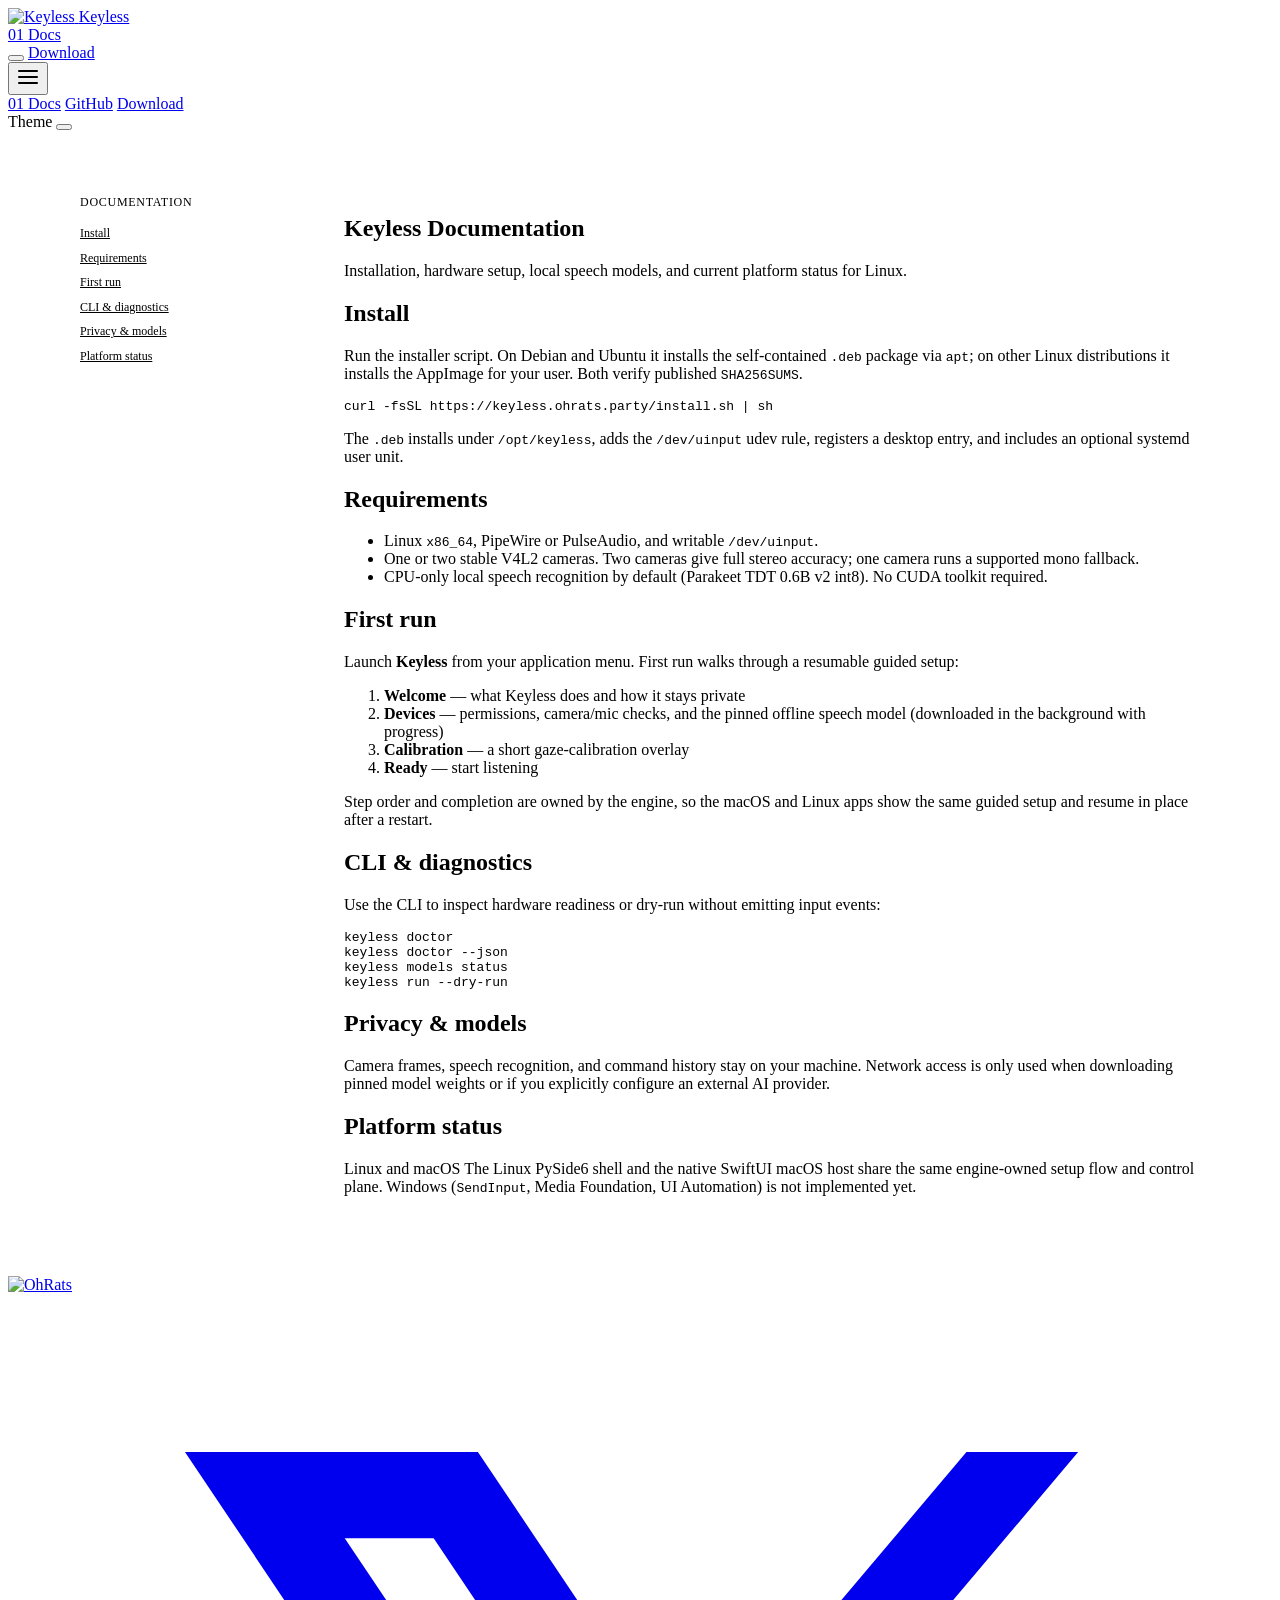
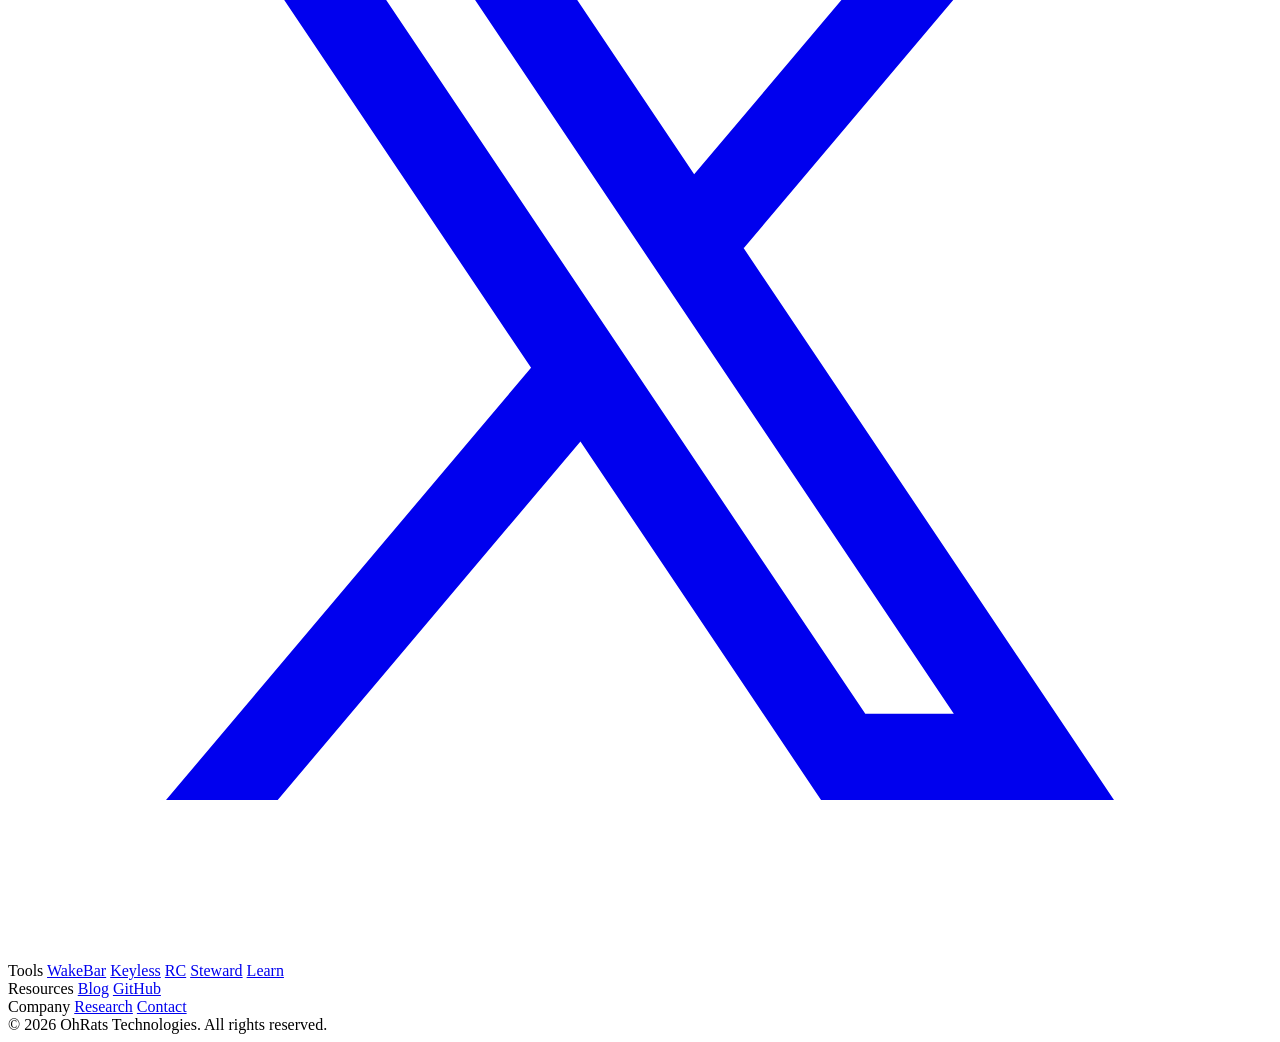
==== site/docs.html @ 641d0558 "feat: macOS eye-cursor overlay, single-cursor mode, and voice alignment - cua-driver agent cursor ov" ====
<!doctype html>
<html lang="en">
<head>
  <meta charset="utf-8" />
  <meta name="viewport" content="width=device-width, initial-scale=1" />
  <title>Docs | Keyless</title>
  <meta name="description" content="Install, hardware requirements, first-run setup, CLI diagnostics, privacy, and platform status for Keyless." />
  <link rel="icon" type="image/svg+xml" href="/icon.svg?v=2" />
  <script src="https://assets.ohrats.party/v1/theme.js"></script>
  <script src="https://assets.ohrats.party/v1/menu.js" defer></script>
  <link rel="stylesheet" href="https://assets.ohrats.party/v1/ohrats.css" />
  <link rel="stylesheet" href="https://assets.ohrats.party/v1/reading.css" />
  <link rel="stylesheet" href="https://assets.ohrats.party/v1/copy.css" />
  <link rel="preconnect" href="https://fonts.googleapis.com" />
  <link rel="preconnect" href="https://fonts.gstatic.com" crossorigin />
  <link href="https://fonts.googleapis.com/css2?family=Inter:wght@400;500;600;700&family=Space+Mono:wght@400;700&display=swap" rel="stylesheet" />
  <style>
    .docs-shell {
      max-width: 1120px;
      margin: 0 auto;
      padding: 4rem 1.5rem 5rem;
      display: grid;
      grid-template-columns: 200px minmax(0, 1fr);
      gap: 4rem;
      align-items: start;
    }

    .docs-toc {
      position: sticky;
      top: 6rem;
      display: grid;
      gap: 0.6rem;
      font-family: var(--or-font-mono);
      font-size: 0.75rem;
    }

    .docs-toc-label {
      color: var(--or-text-muted);
      text-transform: uppercase;
      letter-spacing: 0.06em;
      margin-bottom: 0.4rem;
    }

    .docs-toc a {
      color: var(--or-text-muted);
      transition: color 0.15s ease;
    }

    .docs-toc a:hover {
      color: var(--or-text);
    }

    @media (max-width: 860px) {
      .docs-shell { grid-template-columns: 1fr; gap: 2rem; padding-block: 2.5rem; }
      .docs-toc { position: static; display: flex; flex-wrap: wrap; gap: 0.75rem 1.25rem; }
      .docs-toc-label { width: 100%; margin-bottom: 0; }
    }
  </style>
</head>
<body>
  <nav class="site-nav">
    <div class="nav-container">
      <div class="nav-left">
        <a class="logo" href="/" aria-label="Keyless home">
          <img class="logo-image" src="/icon.svg?v=2" alt="Keyless" />
          <span class="logo-text">Keyless</span>
        </a>
        <div class="desktop-menu">
          <a href="/docs.html" class="menu-item nav-highlight" aria-current="page">
            <span class="menu-number">01</span>
            <span class="menu-label">Docs</span>
          </a>
        </div>
      </div>

      <div class="cta-buttons">
        <button class="theme-toggle" data-theme-toggle aria-label="Toggle theme"></button>
        <a class="github-link" href="https://github.com/OhRats-Technologies/keyless" aria-label="GitHub">
          <span class="github-icon" aria-hidden="true"></span>
        </a>
        <a class="or-button" href="https://github.com/OhRats-Technologies/keyless/releases/latest">Download</a>
      </div>

      <button class="mobile-menu-btn" data-menu-toggle aria-controls="mobile-menu" aria-expanded="false" aria-label="Open menu">
        <svg width="24" height="24" viewBox="0 0 24 24" fill="none" stroke="currentColor" stroke-width="2" stroke-linecap="round" stroke-linejoin="round" aria-hidden="true">
          <line x1="3" y1="6" x2="21" y2="6"></line>
          <line x1="3" y1="12" x2="21" y2="12"></line>
          <line x1="3" y1="18" x2="21" y2="18"></line>
        </svg>
      </button>
    </div>

    <div class="mobile-menu" id="mobile-menu">
      <a class="mobile-menu-link" href="/docs.html">01 Docs</a>
      <a class="mobile-menu-link" href="https://github.com/OhRats-Technologies/keyless">GitHub</a>
      <a class="mobile-menu-link" href="https://github.com/OhRats-Technologies/keyless/releases/latest">Download</a>
      <div class="mobile-divider"></div>
      <div class="mobile-theme-row">
        <span class="mobile-theme-label">Theme</span>
        <button class="mobile-theme-btn" data-theme-toggle aria-label="Toggle theme"></button>
      </div>
    </div>
  </nav>

  <main class="docs-shell">
    <aside class="docs-toc" aria-label="On this page">
      <span class="docs-toc-label">Documentation</span>
      <a href="#install">Install</a>
      <a href="#requirements">Requirements</a>
      <a href="#first-run">First run</a>
      <a href="#cli">CLI &amp; diagnostics</a>
      <a href="#privacy">Privacy &amp; models</a>
      <a href="#limitations">Platform status</a>
    </aside>

    <article class="or-reading">
      <h1>Keyless Documentation</h1>
      <p class="or-lede">Installation, hardware setup, local speech models, and current platform status for Linux.</p>

      <h2 id="install">Install</h2>
      <p>Run the installer script. On Debian and Ubuntu it installs the self-contained <code>.deb</code> package via <code>apt</code>; on other Linux distributions it installs the AppImage for your user. Both verify published <code>SHA256SUMS</code>.</p>
      <pre><code>curl -fsSL https://keyless.ohrats.party/install.sh | sh</code></pre>
      <p>The <code>.deb</code> installs under <code>/opt/keyless</code>, adds the <code>/dev/uinput</code> udev rule, registers a desktop entry, and includes an optional systemd user unit.</p>

      <h2 id="requirements">Requirements</h2>
      <ul>
        <li>Linux <code>x86_64</code>, PipeWire or PulseAudio, and writable <code>/dev/uinput</code>.</li>
        <li>One or two stable V4L2 cameras. Two cameras give full stereo accuracy; one camera runs a supported mono fallback.</li>
        <li>CPU-only local speech recognition by default (Parakeet TDT 0.6B v2 int8). No CUDA toolkit required.</li>
      </ul>

      <h2 id="first-run">First run</h2>
      <p>Launch <strong>Keyless</strong> from your application menu. First run walks through a resumable guided setup:</p>
      <ol>
        <li><strong>Welcome</strong> — what Keyless does and how it stays private</li>
        <li><strong>Devices</strong> — permissions, camera/mic checks, and the pinned offline speech model (downloaded in the background with progress)</li>
        <li><strong>Calibration</strong> — a short gaze-calibration overlay</li>
        <li><strong>Ready</strong> — start listening</li>
      </ol>
      <p>Step order and completion are owned by the engine, so the macOS and Linux apps show the same guided setup and resume in place after a restart.</p>

      <h2 id="cli">CLI &amp; diagnostics</h2>
      <p>Use the CLI to inspect hardware readiness or dry-run without emitting input events:</p>
      <pre><code>keyless doctor
keyless doctor --json
keyless models status
keyless run --dry-run</code></pre>

      <h2 id="privacy">Privacy &amp; models</h2>
      <p>Camera frames, speech recognition, and command history stay on your machine. Network access is only used when downloading pinned model weights or if you explicitly configure an external AI provider.</p>

      <h2 id="limitations">Platform status</h2>
      <div class="or-callout">
        <span class="or-callout-label">Linux and macOS</span>
        The Linux PySide6 shell and the native SwiftUI macOS host share the same engine-owned setup flow and control plane. Windows (<code>SendInput</code>, Media Foundation, UI Automation) is not implemented yet.
      </div>
    </article>
  </main>

  <footer>
    <div class="footer-content">
      <div class="footer-brand">
        <a href="https://ohrats.party/" aria-label="OhRats Technologies home">
          <img src="https://assets.ohrats.party/v1/logo.svg" alt="OhRats" class="footer-logo" />
        </a>
        <div class="footer-socials">
          <a href="https://x.com/ohratsparty" class="footer-social-link" aria-label="X (Twitter)">
            <svg viewBox="0 0 32 32" fill="none"><path d="M28 28L18.6145 14.0124L18.6305 14.0255L27.0929 4H24.265L17.3713 12.16L11.8968 4H4.48021L13.2425 17.0593L13.2414 17.0582L4 28H6.82792L14.4921 18.9215L20.5834 28H28ZM10.7763 6.18182L23.9449 25.8182H21.7039L8.52468 6.18182H10.7763Z" fill="currentColor" /></svg>
          </a>
          <a href="https://github.com/OhRats-Technologies" class="footer-social-link" aria-label="GitHub"><span class="github-icon" aria-hidden="true"></span></a>
        </div>
      </div>
      <nav class="footer-links">
        <div class="footer-column">
          <span class="footer-column-label">Tools</span>
          <a href="https://wakebar.ohrats.party/" class="footer-link">WakeBar</a>
          <a href="https://keyless.ohrats.party/" class="footer-link">Keyless</a>
          <a href="https://rc.ohrats.party/" class="footer-link">RC</a>
          <a href="https://github.com/OhRats-Technologies/steward" class="footer-link">Steward</a>
          <a href="https://learn.ohrats.party/" class="footer-link">Learn</a>
        </div>
        <div class="footer-column">
          <span class="footer-column-label">Resources</span>
          <a href="https://ohrats.party/blog" class="footer-link">Blog</a>
          <a href="https://github.com/OhRats-Technologies" class="footer-link">GitHub</a>
        </div>
        <div class="footer-column">
          <span class="footer-column-label">Company</span>
          <a href="https://ohrats.party/#research" class="footer-link">Research</a>
          <a href="mailto:contact@ohrats.party" class="footer-link">Contact</a>
        </div>
      </nav>
    </div>
    <div class="footer-bottom"><span class="footer-copyright">© 2026 OhRats Technologies. All rights reserved.</span></div>
  </footer>
</body>
</html>
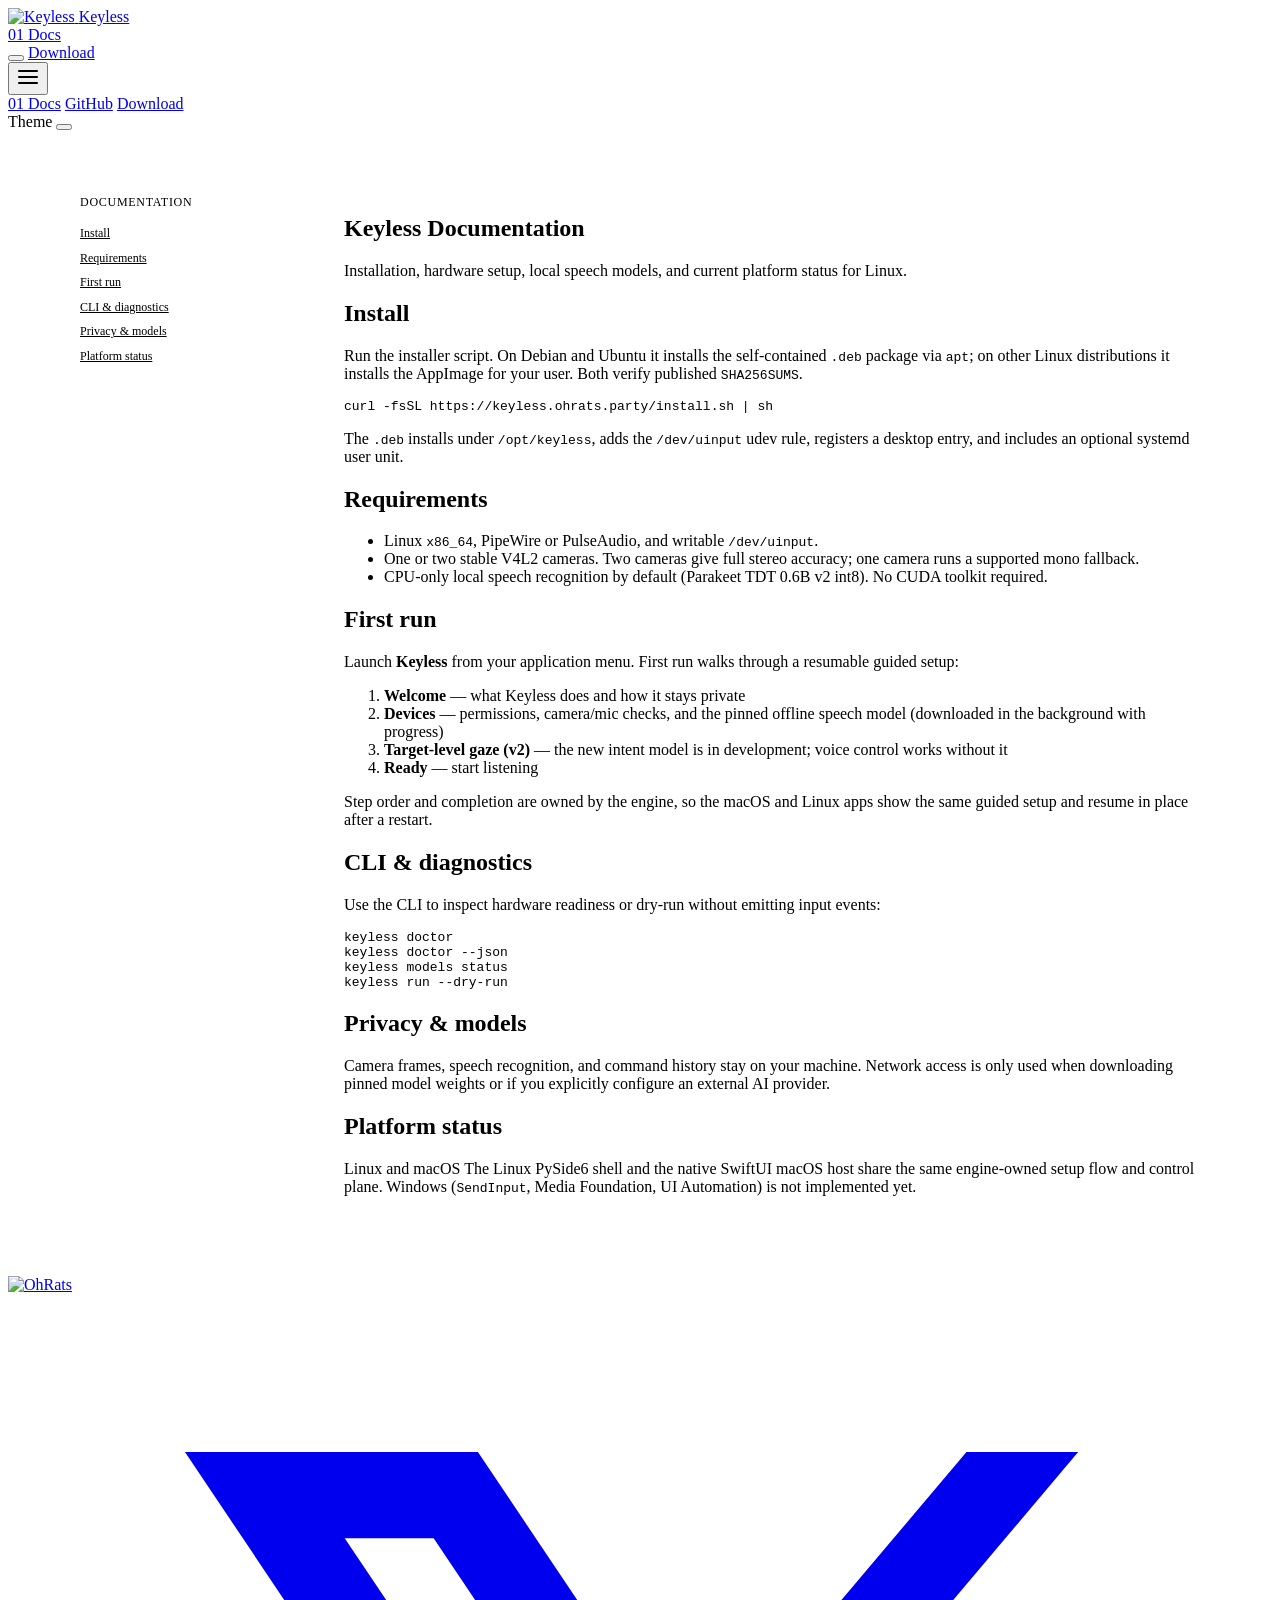
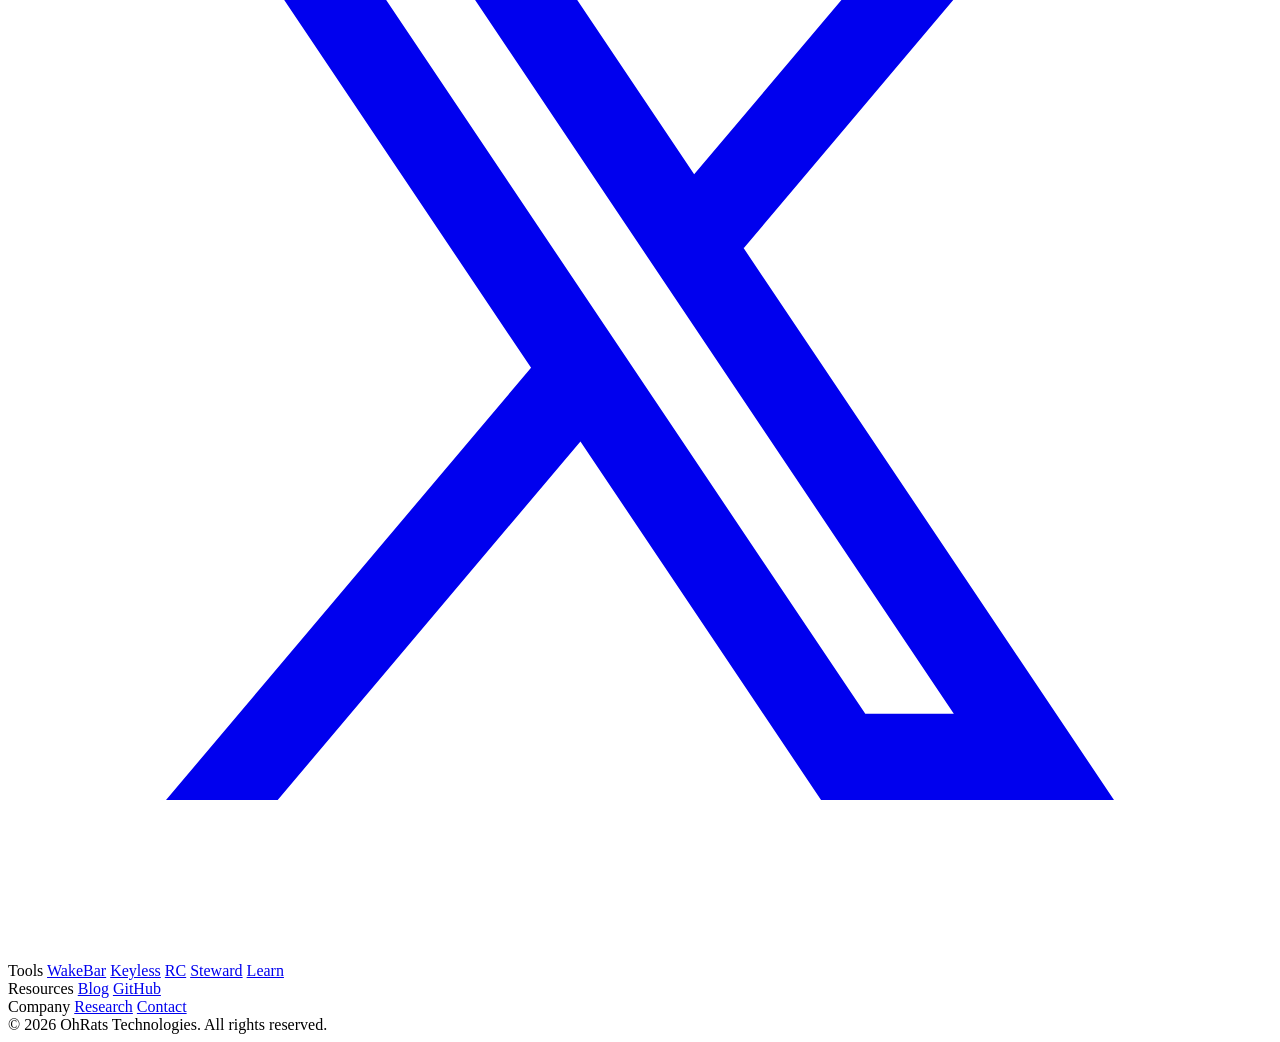
==== commit 7ecb21bb: "docs: adopt target-level gaze intent as the greenfield direction - add docs/GREENFIELD.md: plan, pil" ====
--- a/site/docs.html
+++ b/site/docs.html
@@ -134,7 +134,7 @@
       <ol>
         <li><strong>Welcome</strong> — what Keyless does and how it stays private</li>
         <li><strong>Devices</strong> — permissions, camera/mic checks, and the pinned offline speech model (downloaded in the background with progress)</li>
-        <li><strong>Calibration</strong> — a short gaze-calibration overlay</li>
+        <li><strong>Target-level gaze (v2)</strong> — the new intent model is in development; voice control works without it</li>
         <li><strong>Ready</strong> — start listening</li>
       </ol>
       <p>Step order and completion are owned by the engine, so the macOS and Linux apps show the same guided setup and resume in place after a restart.</p>
